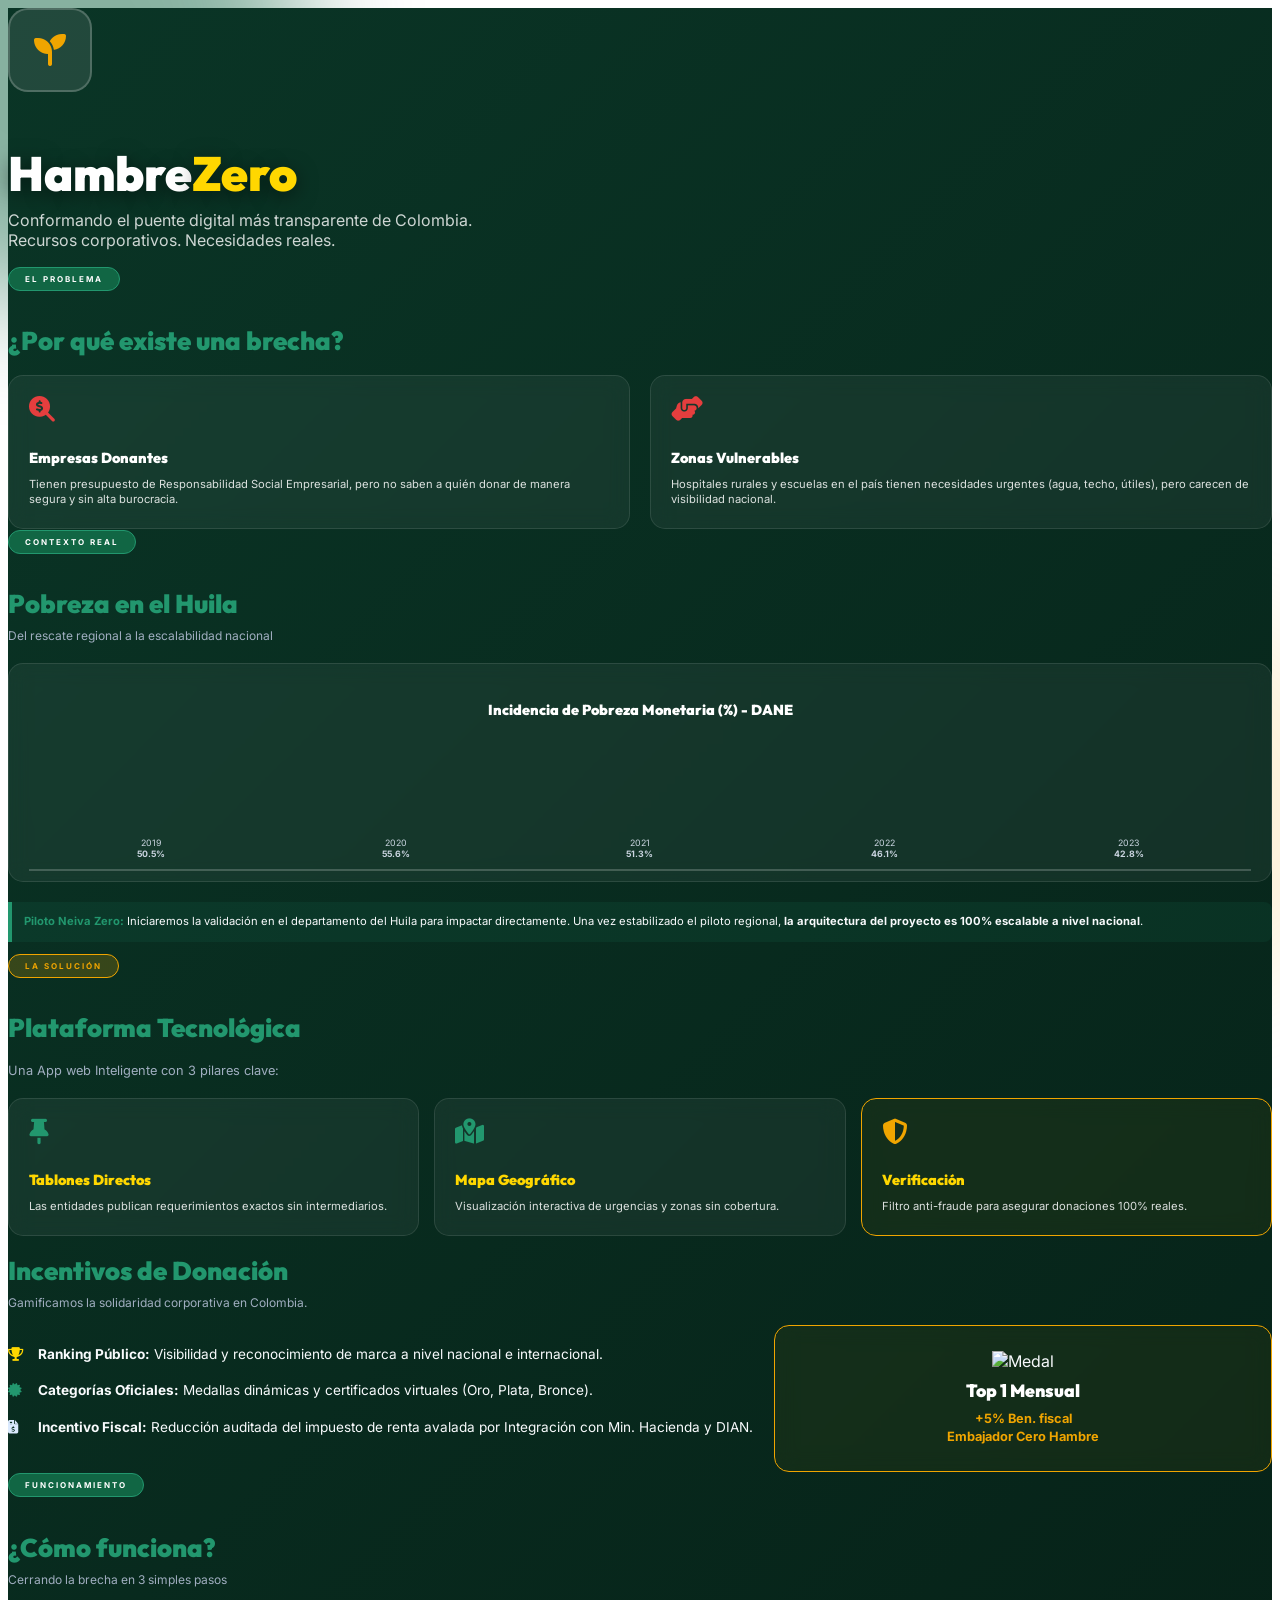
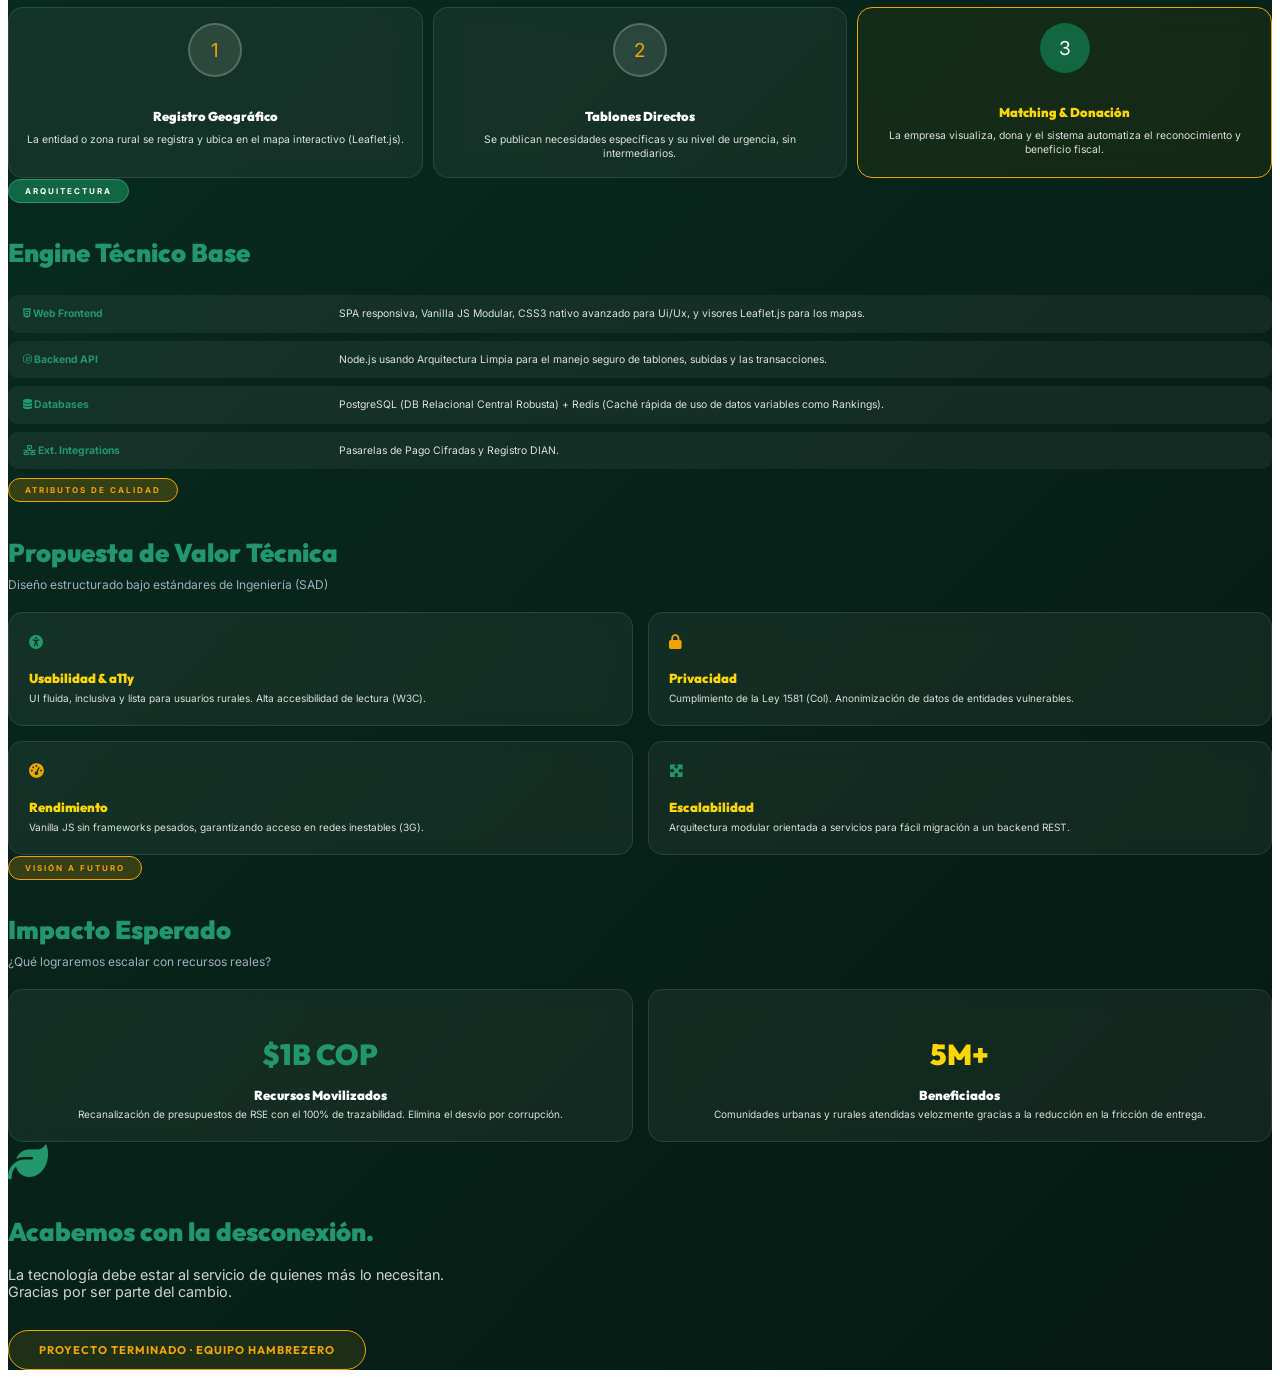
==== Hackathon Expedition 67/docs/presentacion.html @ 41d050fc "Add files via upload" ====
<!DOCTYPE html>
<html lang="es">
<head>
  <meta charset="UTF-8">
  <meta name="viewport" content="width=device-width, initial-scale=1.0">
  <title>Presentación — HambreZero</title>
  
  <!-- Reveal.js core CSS -->
  <link rel="stylesheet" href="https://cdnjs.cloudflare.com/ajax/libs/reveal.js/4.6.1/reset.min.css">
  <link rel="stylesheet" href="https://cdnjs.cloudflare.com/ajax/libs/reveal.js/4.6.1/reveal.min.css">
  <link rel="stylesheet" href="https://cdnjs.cloudflare.com/ajax/libs/reveal.js/4.6.1/theme/black.min.css" id="theme">
  
  <!-- Font Awesome -->
  <link rel="stylesheet" href="https://cdnjs.cloudflare.com/ajax/libs/font-awesome/6.5.0/css/all.min.css">
  
  <!-- Google Fonts -->
  <link href="https://fonts.googleapis.com/css2?family=Inter:wght@400;600&family=Outfit:wght@700;900&display=swap" rel="stylesheet">

  <style>
    /* Custom HambreZero Theme for Reveal.js */
    :root {
      --hz-green-dark: #0a3526;
      --hz-green: #116644;
      --hz-green-light: #22976e;
      --hz-gold: #f0a500;
      --hz-gold-light: #ffd700;
    }

    .reveal {
      font-family: 'Inter', sans-serif;
      background: linear-gradient(135deg, var(--hz-green-dark) 0%, #051a12 100%);
      color: #f8fafc;
    }

    .reveal h1, .reveal h2, .reveal h3, .reveal h4, .reveal h5 {
      font-family: 'Outfit', sans-serif;
      font-weight: 900;
      text-transform: none;
      color: #ffffff;
      line-height: 1.1;
    }

    /* TAMAÑOS AJUSTADOS PARA EVITAR RECORTES */
    .reveal h1 { font-size: 3em; text-shadow: 0 4px 20px rgba(0,0,0,0.5); margin-bottom: 10px; }
    .reveal h2 { color: var(--hz-green-light); font-size: 1.6em; margin-bottom: 20px; }
    
    .text-gold { color: var(--hz-gold-light) !important; }
    
    /* Branding elements */
    .brand-icon {
      display: inline-flex; justify-content: center; align-items: center;
      width: 80px; height: 80px;
      background: rgba(255,255,255,0.1);
      border: 2px solid rgba(255,255,255,0.2);
      border-radius: 20px;
      margin-bottom: 15px;
      font-size: 2em;
      color: var(--hz-gold);
      margin-left: auto;
      margin-right: auto;
    }

    .pill {
      display: inline-block;
      background: var(--hz-green);
      color: white;
      padding: 6px 16px;
      border-radius: 50px;
      font-size: 0.5em;
      font-weight: bold;
      text-transform: uppercase;
      letter-spacing: 2px;
      margin-bottom: 15px;
      border: 1px solid var(--hz-green-light);
    }
    .pill.gold { background: rgba(240,165,0,0.2); color: var(--hz-gold); border-color: var(--hz-gold); }

    /* Custom classes for layout */
    .hz-grid { display: grid; grid-template-columns: 1fr 1fr; gap: 20px; align-items: stretch; margin-top: 15px;}
    .hz-card {
      background: rgba(255,255,255,0.05);
      border: 1px solid rgba(255,255,255,0.1);
      border-radius: 15px;
      padding: 20px;
      text-align: left;
      backdrop-filter: blur(10px);
      box-sizing: border-box;
    }
    .hz-card.highlight { border-color: var(--hz-gold); background: rgba(240,165,0,0.05); }

    .hz-card h4 { font-size: 0.9em; margin-bottom: 10px; color: var(--hz-gold-light); }
    .hz-card p { font-size: 0.7em; line-height: 1.4; color: rgba(255,255,255,0.85); margin: 0; }
    .hz-icon-large { font-size: 1.6em; margin-bottom: 10px; color: var(--hz-green-light); }

    ul.custom-bullet { list-style: none; padding: 0; margin: 0; font-size: 0.85em; text-align: left; line-height: 1.6; }
    ul.custom-bullet li { margin-bottom: 15px; padding-left: 30px; position: relative; }
    ul.custom-bullet li i { position: absolute; left: 0; top: 4px; }

    /* Fix table size */
    .architecture-table { font-size: 0.65em; width: 100%; border-collapse: separate; border-spacing: 0 8px; margin-top: 10px; }
    .architecture-table td { padding: 12px 15px; line-height: 1.3; }

    .reveal .controls { color: var(--hz-gold); }
    .reveal .progress { color: var(--hz-gold); }
    
    .bg-shape {
      position: absolute; border-radius: 50%; opacity: 0.5; filter: blur(60px); z-index: -1;
    }
  </style>
</head>
<body>

<div class="reveal">
  <!-- Fancy Background Shapes -->
  <div class="bg-shape" style="width:500px; height:500px; background:var(--hz-green); top:-200px; left:-200px;"></div>
  <div class="bg-shape" style="width:400px; height:400px; background:var(--hz-gold); bottom:-100px; right:-100px; opacity:0.15"></div>

  <div class="slides">
    
    <!-- 1. SLIDE DE PORTADA -->
    <section>
      <div class="brand-icon">
        <i class="fas fa-seedling"></i>
      </div>
      <h1>Hambre<span class="text-gold">Zero</span></h1>
      <p style="font-size: 1em; color: rgba(255,255,255,0.8); margin-top: 5px;">
        Conformando el puente digital más transparente de Colombia.<br>
        Recursos corporativos. Necesidades reales.
      </p>
    </section>

    <!-- 2. EL PROBLEMA -->
    <section>
      <div class="pill">El Problema</div>
      <h2>¿Por qué existe una brecha?</h2>
      
      <div class="hz-grid">
        <div class="hz-card">
          <i class="fas fa-search-dollar hz-icon-large" style="color: #e53e3e"></i>
          <h4 style="color: white">Empresas Donantes</h4>
          <p>Tienen presupuesto de Responsabilidad Social Empresarial, pero no saben a quién donar de manera segura y sin alta burocracia.</p>
        </div>
        <div class="hz-card">
          <i class="fas fa-hands-helping hz-icon-large" style="color: #e53e3e"></i>
          <h4 style="color: white">Zonas Vulnerables</h4>
          <p>Hospitales rurales y escuelas en el país tienen necesidades urgentes (agua, techo, útiles), pero carecen de visibilidad nacional.</p>
        </div>
      </div>
    </section>

    <!-- 3. CONTEXTO HUILA Y ESCALABILIDAD -->
    <section>
      <div class="pill">Contexto Real</div>
      <h2>Pobreza en el Huila</h2>
      <p style="font-size:0.75em; color:#a0aec0; margin-bottom:20px; margin-top:-10px;">Del rescate regional a la escalabilidad nacional</p>
      
      <div class="hz-card" style="margin-bottom: 20px; padding-bottom: 10px;">
        <h4 style="color:white; margin-bottom: 20px; text-align: center;">Incidencia de Pobreza Monetaria (%) - DANE</h4>
        
        <!-- CSS Chart -->
        <div style="display: flex; align-items: flex-end; justify-content: space-around; height: 120px; border-bottom: 2px solid rgba(255,255,255,0.2); padding-bottom: 10px;">
          <div style="text-align: center; width: 50px;">
            <div style="height: 60%; background: var(--hz-green-light); border-radius: 4px 4px 0 0; width: 100%;"></div>
            <span style="font-size: 0.55em; display:block; margin-top: 8px; color: #cbd5e1;">2019<br><strong>50.5%</strong></span>
          </div>
          <div style="text-align: center; width: 50px;">
            <div style="height: 80%; background: #e53e3e; border-radius: 4px 4px 0 0; width: 100%;"></div>
            <span style="font-size: 0.55em; display:block; margin-top: 8px; color: #cbd5e1;">2020<br><strong>55.6%</strong></span>
          </div>
          <div style="text-align: center; width: 50px;">
            <div style="height: 65%; background: var(--hz-green-light); border-radius: 4px 4px 0 0; width: 100%;"></div>
            <span style="font-size: 0.55em; display:block; margin-top: 8px; color: #cbd5e1;">2021<br><strong>51.3%</strong></span>
          </div>
          <div style="text-align: center; width: 50px;">
            <div style="height: 55%; background: var(--hz-gold); border-radius: 4px 4px 0 0; width: 100%;"></div>
            <span style="font-size: 0.55em; display:block; margin-top: 8px; color: #cbd5e1;">2022<br><strong>46.1%</strong></span>
          </div>
          <div style="text-align: center; width: 50px;">
            <div style="height: 50%; background: var(--hz-gold-light); border-radius: 4px 4px 0 0; width: 100%;"></div>
            <span style="font-size: 0.55em; display:block; margin-top: 8px; color: #cbd5e1;">2023<br><strong>42.8%</strong></span>
          </div>
        </div>
      </div>
      
      <p style="font-size:0.7em; line-height: 1.4; text-align: left; background: rgba(34,151,110,0.1); border-left: 4px solid var(--hz-green-light); padding: 12px; border-radius: 0 8px 8px 0;">
        <strong style="color:var(--hz-green-light)">Piloto Neiva Zero:</strong> Iniciaremos la validación en el departamento del Huila para impactar directamente. Una vez estabilizado el piloto regional, <strong>la arquitectura del proyecto es 100% escalable a nivel nacional</strong>.
      </p>
    </section>

    <!-- 4. LA SOLUCIÓN -->
    <section>
      <div class="pill gold">La Solución</div>
      <h2>Plataforma Tecnológica</h2>
      <p style="font-size:0.8em; margin-bottom:20px; color:#a0aec0;">Una App web Inteligente con 3 pilares clave:</p>
      
      <div style="display: flex; gap: 15px; justify-content: center;">
        <div class="hz-card" style="flex: 1">
          <i class="fas fa-thumbtack hz-icon-large"></i>
          <h4>Tablones Directos</h4>
          <p>Las entidades publican requerimientos exactos sin intermediarios.</p>
        </div>
        <div class="hz-card" style="flex: 1">
          <i class="fas fa-map-marked-alt hz-icon-large"></i>
          <h4>Mapa Geográfico</h4>
          <p>Visualización interactiva de urgencias y zonas sin cobertura.</p>
        </div>
        <div class="hz-card highlight" style="flex: 1">
          <i class="fas fa-shield-alt hz-icon-large" style="color:var(--hz-gold)"></i>
          <h4 style="color:var(--hz-gold-light)">Verificación</h4>
          <p>Filtro anti-fraude para asegurar donaciones 100% reales.</p>
        </div>
      </div>
    </section>

    <!-- 5. BENEFICIOS Y GAMIFICACIÓN -->
    <section>
      <h2>Incentivos de Donación</h2>
      <p style="font-size:0.75em; color:#a0aec0; margin-bottom:15px; margin-top:-10px;">Gamificamos la solidaridad corporativa en Colombia.</p>
      
      <div class="hz-grid" style="grid-template-columns: 1.5fr 1fr; align-items:center;">
        <div>
          <ul class="custom-bullet">
            <li>
              <i class="fas fa-trophy text-gold"></i>
              <strong>Ranking Público:</strong> Visibilidad y reconocimiento de marca a nivel nacional e internacional.
            </li>
            <li>
              <i class="fas fa-certificate" style="color:var(--hz-green-light)"></i>
              <strong>Categorías Oficiales:</strong> Medallas dinámicas y certificados virtuales (Oro, Plata, Bronce).
            </li>
            <li>
              <i class="fas fa-file-invoice-dollar" style="color:#dbeafe"></i>
              <strong>Incentivo Fiscal:</strong> Reducción auditada del impuesto de renta avalada por Integración con Min. Hacienda y DIAN.
            </li>
          </ul>
        </div>
        
        <div class="hz-card highlight" style="text-align:center; padding: 25px 15px;">
          <img src="https://api.iconify.design/noto:1st-place-medal.svg" width="70" alt="Medal" style="margin: 0;">
          <h4 style="margin-top:10px; color:white; font-size:1.1em;">Top 1 Mensual</h4>
          <p style="color:var(--hz-gold); font-size:0.8em; font-weight:bold;">+5% Ben. fiscal<br>Embajador Cero Hambre</p>
        </div>
      </div>
    </section>

    <!-- 6. FUNCIONAMIENTO -->
    <section>
      <div class="pill">Funcionamiento</div>
      <h2>¿Cómo funciona?</h2>
      <p style="font-size:0.75em; color:#a0aec0; margin-bottom:20px; margin-top:-10px;">Cerrando la brecha en 3 simples pasos</p>
      
      <div class="hz-grid" style="grid-template-columns: 1fr 1fr 1fr; align-items: stretch; gap: 10px;">
        <div class="hz-card" style="text-align: center; padding: 15px;">
          <div class="brand-icon" style="width: 50px; height: 50px; font-size: 1.2em; border-radius: 50%;">1</div>
          <h4 style="font-size: 0.8em; color: white;">Registro Geográfico</h4>
          <p style="font-size: 0.65em;">La entidad o zona rural se registra y ubica en el mapa interactivo (Leaflet.js).</p>
        </div>
        <div class="hz-card" style="text-align: center; padding: 15px;">
          <div class="brand-icon" style="width: 50px; height: 50px; font-size: 1.2em; border-radius: 50%;">2</div>
          <h4 style="font-size: 0.8em; color: white;">Tablones Directos</h4>
          <p style="font-size: 0.65em;">Se publican necesidades específicas y su nivel de urgencia, sin intermediarios.</p>
        </div>
        <div class="hz-card highlight" style="text-align: center; padding: 15px;">
          <div class="brand-icon" style="width: 50px; height: 50px; font-size: 1.2em; border-radius: 50%; color: white; background: var(--hz-green); border:none;">3</div>
          <h4 style="font-size: 0.8em; color: var(--hz-gold-light);">Matching & Donación</h4>
          <p style="font-size: 0.65em;">La empresa visualiza, dona y el sistema automatiza el reconocimiento y beneficio fiscal.</p>
        </div>
      </div>
    </section>

    <!-- 7. ARQUITECTURA TÉCNICA -->
    <section>
      <div class="pill">Arquitectura</div>
      <h2>Engine Técnico Base</h2>
      
      <table class="architecture-table">
        <tbody style="color:white;">
          <tr style="background: rgba(255,255,255,0.05);">
            <td style="border-radius:10px 0 0 10px; font-weight:bold; color:var(--hz-green-light); width: 25%;">
              <i class="fab fa-html5"></i> Web Frontend
            </td>
            <td style="border-radius:0 10px 10px 0; color: rgba(255,255,255,0.85);">SPA responsiva, Vanilla JS Modular, CSS3 nativo avanzado para Ui/Ux, y visores Leaflet.js para los mapas.</td>
          </tr>
          <tr style="background: rgba(255,255,255,0.05);">
            <td style="border-radius:10px 0 0 10px; font-weight:bold; color:var(--hz-green-light);">
              <i class="fab fa-node-js"></i> Backend API
            </td>
            <td style="border-radius:0 10px 10px 0; color: rgba(255,255,255,0.85);">Node.js usando Arquitectura Limpia para el manejo seguro de tablones, subidas y las transacciones.</td>
          </tr>
          <tr style="background: rgba(255,255,255,0.05);">
            <td style="border-radius:10px 0 0 10px; font-weight:bold; color:var(--hz-green-light);">
              <i class="fas fa-database"></i> Databases
            </td>
            <td style="border-radius:0 10px 10px 0; color: rgba(255,255,255,0.85);">PostgreSQL (DB Relacional Central Robusta) + Redis (Caché rápida de uso de datos variables como Rankings).</td>
          </tr>
          <tr style="background: rgba(255,255,255,0.05);">
            <td style="border-radius:10px 0 0 10px; font-weight:bold; color:var(--hz-green-light);">
              <i class="fas fa-network-wired"></i> Ext. Integrations
            </td>
            <td style="border-radius:0 10px 10px 0; color: rgba(255,255,255,0.85);">Pasarelas de Pago Cifradas y Registro DIAN.</td>
          </tr>
        </tbody>
      </table>
    </section>

    <!-- 8. ATRIBUTOS DE CALIDAD (SAD) -->
    <section>
      <div class="pill gold">Atributos de Calidad</div>
      <h2>Propuesta de Valor Técnica</h2>
      <p style="font-size:0.75em; color:#a0aec0; margin-bottom:20px; margin-top:-10px;">Diseño estructurado bajo estándares de Ingeniería (SAD)</p>
      
      <div class="hz-grid" style="grid-template-columns: 1fr 1fr; font-size: 0.9em; gap: 15px;">
        <div class="hz-card">
          <i class="fas fa-universal-access" style="color:var(--hz-green-light); margin-bottom: 5px;"></i>
          <h4 style="margin-bottom: 5px;">Usabilidad & a11y</h4>
          <p>UI fluida, inclusiva y lista para usuarios rurales. Alta accesibilidad de lectura (W3C).</p>
        </div>
        <div class="hz-card">
          <i class="fas fa-lock" style="color:var(--hz-gold); margin-bottom: 5px;"></i>
          <h4 style="color:var(--hz-gold-light); margin-bottom: 5px;">Privacidad</h4>
          <p>Cumplimiento de la Ley 1581 (Col). Anonimización de datos de entidades vulnerables.</p>
        </div>
        <div class="hz-card">
          <i class="fas fa-tachometer-alt" style="color:var(--hz-gold); margin-bottom: 5px;"></i>
          <h4 style="color:var(--hz-gold-light); margin-bottom: 5px;">Rendimiento</h4>
          <p>Vanilla JS sin frameworks pesados, garantizando acceso en redes inestables (3G).</p>
        </div>
        <div class="hz-card">
          <i class="fas fa-expand-arrows-alt" style="color:var(--hz-green-light); margin-bottom: 5px;"></i>
          <h4 style="margin-bottom: 5px;">Escalabilidad</h4>
          <p>Arquitectura modular orientada a servicios para fácil migración a un backend REST.</p>
        </div>
      </div>
    </section>

    <!-- 9. IMPACTO ESPERADO -->
    <section>
      <div class="pill gold">Visión a Futuro</div>
      <h2>Impacto Esperado</h2>
      <p style="font-size:0.75em; color:#a0aec0; margin-bottom:20px; margin-top:-10px;">¿Qué lograremos escalar con recursos reales?</p>
      
      <div class="hz-grid" style="grid-template-columns: 1fr 1fr; font-size: 0.9em; gap: 15px;">
        <div class="hz-card" style="text-align:center;">
          <h3 style="font-size: 2em; color: var(--hz-green-light); margin-bottom: 5px;">$1B COP</h3>
          <h4 style="margin-bottom: 5px; color: white;">Recursos Movilizados</h4>
          <p style="text-align:center;">Recanalización de presupuestos de RSE con el 100% de trazabilidad. Elimina el desvío por corrupción.</p>
        </div>
        <div class="hz-card" style="text-align:center;">
          <h3 style="font-size: 2em; color: var(--hz-gold-light); margin-bottom: 5px;">5M+</h3>
          <h4 style="margin-bottom: 5px; color: white;">Beneficiados</h4>
          <p style="text-align:center;">Comunidades urbanas y rurales atendidas velozmente gracias a la reducción en la fricción de entrega.</p>
        </div>
      </div>
    </section>

    <!-- 10. CALL TO ACTION FINAL -->
    <section>
      <i class="fas fa-leaf" style="font-size: 2.5em; color: var(--hz-green-light); margin-bottom: 15px;"></i>
      <h2>Acabemos con la desconexión.</h2>
      <p style="font-size: 0.9em; color: rgba(255,255,255,0.8); margin-bottom: 30px;">
        La tecnología debe estar al servicio de quienes más lo necesitan.<br>Gracias por ser parte del cambio.
      </p>
      
      <div style="border: 1px solid var(--hz-gold); padding: 12px 30px; border-radius: 50px; display: inline-block; background: rgba(240,165,0,0.1); color: var(--hz-gold); font-family: 'Outfit'; font-weight: bold; font-size:0.7em; letter-spacing:1px;">
        PROYECTO TERMINADO · EQUIPO HAMBREZERO
      </div>
    </section>

  </div>
</div>

<!-- Scripts de Reveal.js -->
<script src="https://cdnjs.cloudflare.com/ajax/libs/reveal.js/4.6.1/reveal.min.js"></script>
<script>
  Reveal.initialize({
    controls: true,
    progress: true,
    center: true,
    hash: true,
    transition: 'slide', 
    backgroundTransition: 'fade',
    // La vista se acomoda al tamaño de pantalla limitando sobrebordes
    margin: 0.05,
    minScale: 0.5,
    maxScale: 2.0
  });
</script>
</body>
</html>
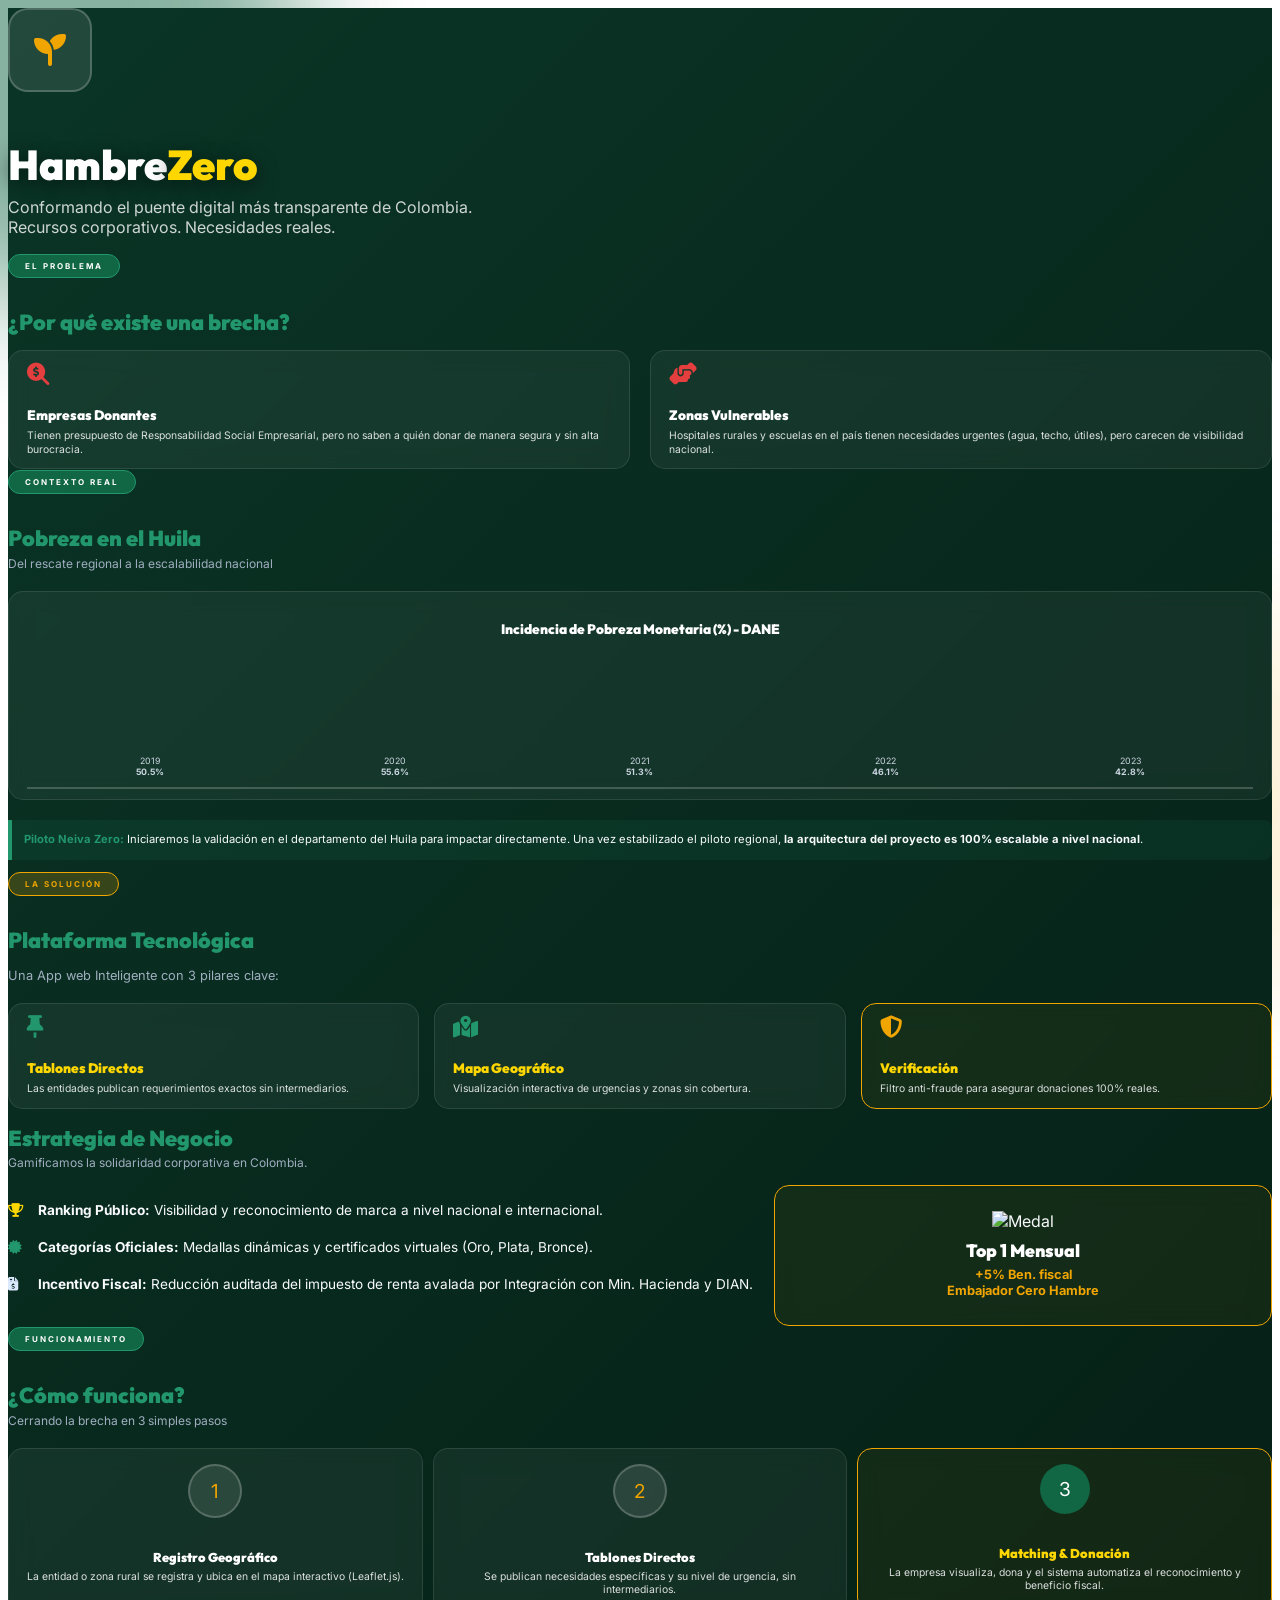
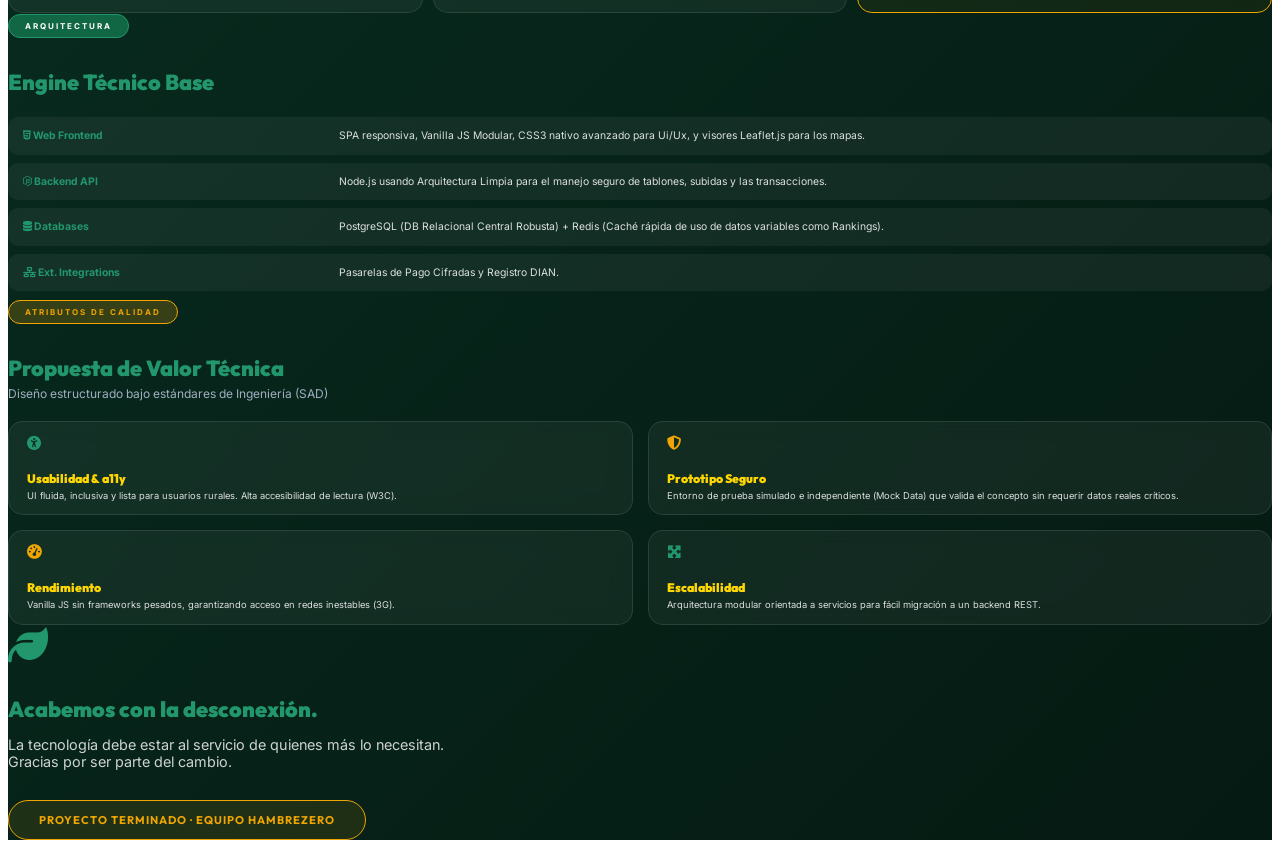
==== commit 973d9ec1: "Add files via upload" ====
--- a/Hackathon Expedition 67/docs/presentacion.html
+++ b/Hackathon Expedition 67/docs/presentacion.html
@@ -41,8 +41,8 @@
     }
 
     /* TAMAÑOS AJUSTADOS PARA EVITAR RECORTES */
-    .reveal h1 { font-size: 3em; text-shadow: 0 4px 20px rgba(0,0,0,0.5); margin-bottom: 10px; }
-    .reveal h2 { color: var(--hz-green-light); font-size: 1.6em; margin-bottom: 20px; }
+    .reveal h1 { font-size: 2.6em; text-shadow: 0 4px 20px rgba(0,0,0,0.5); margin-bottom: 10px; }
+    .reveal h2 { color: var(--hz-green-light); font-size: 1.35em; margin-bottom: 15px; }
     
     .text-gold { color: var(--hz-gold-light) !important; }
     
@@ -81,16 +81,16 @@
       background: rgba(255,255,255,0.05);
       border: 1px solid rgba(255,255,255,0.1);
       border-radius: 15px;
-      padding: 20px;
+      padding: 12px 18px;
       text-align: left;
       backdrop-filter: blur(10px);
       box-sizing: border-box;
     }
     .hz-card.highlight { border-color: var(--hz-gold); background: rgba(240,165,0,0.05); }
 
-    .hz-card h4 { font-size: 0.9em; margin-bottom: 10px; color: var(--hz-gold-light); }
-    .hz-card p { font-size: 0.7em; line-height: 1.4; color: rgba(255,255,255,0.85); margin: 0; }
-    .hz-icon-large { font-size: 1.6em; margin-bottom: 10px; color: var(--hz-green-light); }
+    .hz-card h4 { font-size: 0.85em; margin-bottom: 6px; color: var(--hz-gold-light); }
+    .hz-card p { font-size: 0.65em; line-height: 1.3; color: rgba(255,255,255,0.85); margin: 0; }
+    .hz-icon-large { font-size: 1.4em; margin-bottom: 5px; color: var(--hz-green-light); }
 
     ul.custom-bullet { list-style: none; padding: 0; margin: 0; font-size: 0.85em; text-align: left; line-height: 1.6; }
     ul.custom-bullet li { margin-bottom: 15px; padding-left: 30px; position: relative; }
@@ -214,7 +214,7 @@
 
     <!-- 5. BENEFICIOS Y GAMIFICACIÓN -->
     <section>
-      <h2>Incentivos de Donación</h2>
+      <h2>Estrategia de Negocio</h2>
       <p style="font-size:0.75em; color:#a0aec0; margin-bottom:15px; margin-top:-10px;">Gamificamos la solidaridad corporativa en Colombia.</p>
       
       <div class="hz-grid" style="grid-template-columns: 1.5fr 1fr; align-items:center;">
@@ -316,9 +316,9 @@
           <p>UI fluida, inclusiva y lista para usuarios rurales. Alta accesibilidad de lectura (W3C).</p>
         </div>
         <div class="hz-card">
-          <i class="fas fa-lock" style="color:var(--hz-gold); margin-bottom: 5px;"></i>
-          <h4 style="color:var(--hz-gold-light); margin-bottom: 5px;">Privacidad</h4>
-          <p>Cumplimiento de la Ley 1581 (Col). Anonimización de datos de entidades vulnerables.</p>
+          <i class="fas fa-shield-alt" style="color:var(--hz-gold); margin-bottom: 5px;"></i>
+          <h4 style="color:var(--hz-gold-light); margin-bottom: 5px;">Prototipo Seguro</h4>
+          <p>Entorno de prueba simulado e independiente (Mock Data) que valida el concepto sin requerir datos reales críticos.</p>
         </div>
         <div class="hz-card">
           <i class="fas fa-tachometer-alt" style="color:var(--hz-gold); margin-bottom: 5px;"></i>
@@ -329,26 +329,6 @@
           <i class="fas fa-expand-arrows-alt" style="color:var(--hz-green-light); margin-bottom: 5px;"></i>
           <h4 style="margin-bottom: 5px;">Escalabilidad</h4>
           <p>Arquitectura modular orientada a servicios para fácil migración a un backend REST.</p>
-        </div>
-      </div>
-    </section>
-
-    <!-- 9. IMPACTO ESPERADO -->
-    <section>
-      <div class="pill gold">Visión a Futuro</div>
-      <h2>Impacto Esperado</h2>
-      <p style="font-size:0.75em; color:#a0aec0; margin-bottom:20px; margin-top:-10px;">¿Qué lograremos escalar con recursos reales?</p>
-      
-      <div class="hz-grid" style="grid-template-columns: 1fr 1fr; font-size: 0.9em; gap: 15px;">
-        <div class="hz-card" style="text-align:center;">
-          <h3 style="font-size: 2em; color: var(--hz-green-light); margin-bottom: 5px;">$1B COP</h3>
-          <h4 style="margin-bottom: 5px; color: white;">Recursos Movilizados</h4>
-          <p style="text-align:center;">Recanalización de presupuestos de RSE con el 100% de trazabilidad. Elimina el desvío por corrupción.</p>
-        </div>
-        <div class="hz-card" style="text-align:center;">
-          <h3 style="font-size: 2em; color: var(--hz-gold-light); margin-bottom: 5px;">5M+</h3>
-          <h4 style="margin-bottom: 5px; color: white;">Beneficiados</h4>
-          <p style="text-align:center;">Comunidades urbanas y rurales atendidas velozmente gracias a la reducción en la fricción de entrega.</p>
         </div>
       </div>
     </section>
@@ -380,8 +360,10 @@
     transition: 'slide', 
     backgroundTransition: 'fade',
     // La vista se acomoda al tamaño de pantalla limitando sobrebordes
-    margin: 0.05,
-    minScale: 0.5,
+    width: 960,
+    height: 700,
+    margin: 0.08,
+    minScale: 0.2,
     maxScale: 2.0
   });
 </script>
